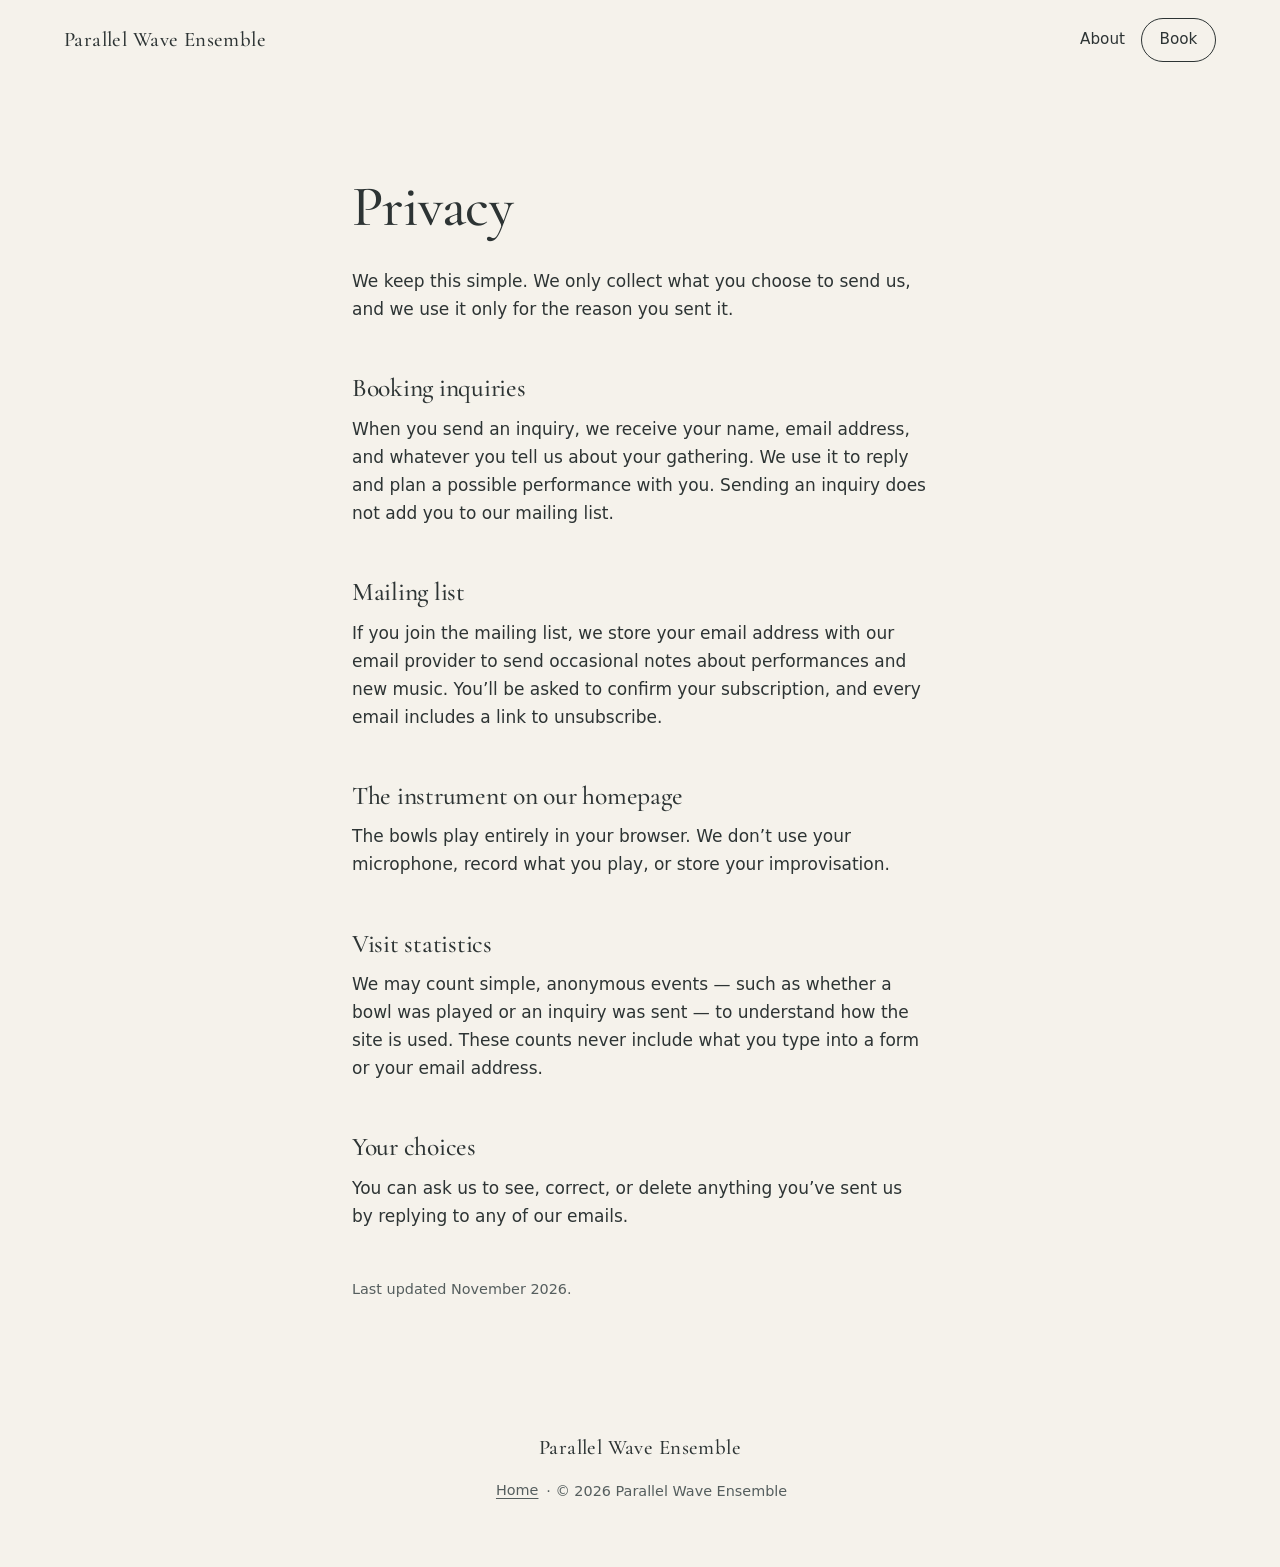
==== privacy.html @ 367c5bf0 "Initial site for Parallel Wave Ensemble Single-page static site with five playable synthesized bowls" ====
<!doctype html>
<html lang="en">
<head>
  <meta charset="utf-8">
  <meta name="viewport" content="width=device-width, initial-scale=1">
  <title>Privacy — Parallel Wave Ensemble</title>
  <meta name="description" content="How Parallel Wave Ensemble handles booking inquiries and mailing-list signups.">
  <meta name="theme-color" content="#F5F2EB">
  <link rel="icon" href="assets/img/favicon.svg" type="image/svg+xml">
  <link rel="stylesheet" href="assets/css/styles.css">
</head>
<body>
  <a class="skip-link" href="#main">Skip to content</a>

  <header class="site-header">
    <a class="wordmark" href="./">Parallel Wave Ensemble</a>
    <nav aria-label="Main">
      <ul class="nav">
        <li><a href="./#about">About</a></li>
        <li><a class="nav__book" href="./#book">Book</a></li>
      </ul>
    </nav>
  </header>

  <!--
    DRAFT: Before launch, name the actual services used (form handler, email
    provider, hosting, analytics) and confirm retention with the band.
  -->
  <main id="main" class="prose">
    <h1>Privacy</h1>
    <p>We keep this simple. We only collect what you choose to send us, and we use it only for the reason you sent it.</p>

    <h2>Booking inquiries</h2>
    <p>When you send an inquiry, we receive your name, email address, and whatever you tell us about your gathering. We use it to reply and plan a possible performance with you. Sending an inquiry does not add you to our mailing list.</p>

    <h2>Mailing list</h2>
    <p>If you join the mailing list, we store your email address with our email provider to send occasional notes about performances and new music. You’ll be asked to confirm your subscription, and every email includes a link to unsubscribe.</p>

    <h2>The instrument on our homepage</h2>
    <p>The bowls play entirely in your browser. We don’t use your microphone, record what you play, or store your improvisation.</p>

    <h2>Visit statistics</h2>
    <p>We may count simple, anonymous events — such as whether a bowl was played or an inquiry was sent — to understand how the site is used. These counts never include what you type into a form or your email address.</p>

    <h2>Your choices</h2>
    <p>You can ask us to see, correct, or delete anything you’ve sent us by replying to any of our emails.</p>

    <p class="fine">Last updated November 2026.</p>
  </main>

  <footer class="site-footer">
    <p class="wordmark wordmark--footer">Parallel Wave Ensemble</p>
    <p class="footer__meta"><a href="./">Home</a> · © 2026 Parallel Wave Ensemble</p>
  </footer>
</body>
</html>
---- assets/css/styles.css ----
/* Parallel Wave Ensemble */

@font-face {
  font-family: "Cormorant Garamond";
  src: url("../fonts/cormorant-garamond-latin-400-normal.woff2") format("woff2");
  font-weight: 400; font-style: normal; font-display: swap;
}
@font-face {
  font-family: "Cormorant Garamond";
  src: url("../fonts/cormorant-garamond-latin-500-normal.woff2") format("woff2");
  font-weight: 500; font-style: normal; font-display: swap;
}
@font-face {
  font-family: "Cormorant Garamond";
  src: url("../fonts/cormorant-garamond-latin-400-italic.woff2") format("woff2");
  font-weight: 400; font-style: italic; font-display: swap;
}

:root {
  --ivory: #F5F2EB;
  --charcoal: #2D3434;
  --muted: #555E5E;          /* 5.9:1 on ivory */
  --stone: #E9E4D9;
  --mist: #DFE6E8;
  --line: #CFC8BA;
  --error: #8A2E2A;          /* 7.4:1 on ivory */
  --focus: #3F5D6B;

  --light-silver: 206 212 218;
  --light-lavender: 196 184 222;
  --light-amber: 232 196 140;

  --serif: "Cormorant Garamond", "Cormorant", Garamond, "Iowan Old Style", Georgia, serif;
  --sans: system-ui, -apple-system, "Segoe UI", Roboto, "Helvetica Neue", Arial, sans-serif;

  --gutter: clamp(16px, 5vw, 64px);
  --measure: 36rem;
  --radius: 999px;
}

*, *::before, *::after { box-sizing: border-box; }

html { -webkit-text-size-adjust: 100%; }
@media (prefers-reduced-motion: no-preference) {
  html { scroll-behavior: smooth; }
}

body {
  margin: 0;
  background: var(--ivory);
  color: var(--charcoal);
  font-family: var(--sans);
  font-size: 1.0625rem;
  line-height: 1.65;
  text-rendering: optimizeLegibility;
}

h1, h2 {
  font-family: var(--serif);
  font-weight: 500;
  line-height: 1.08;
  letter-spacing: -0.01em;
  margin: 0 0 .5em;
  text-wrap: balance;
}
h2 { font-size: clamp(2rem, 1.4rem + 2.6vw, 3.1rem); }
p { margin: 0 0 1em; }
a { color: inherit; text-underline-offset: .2em; text-decoration-thickness: 1px; }

:focus-visible {
  outline: 2px solid var(--focus);
  outline-offset: 3px;
  border-radius: 4px;
}

.skip-link {
  position: absolute; left: 16px; top: -100px;
  background: var(--charcoal); color: var(--ivory);
  padding: .6rem 1rem; border-radius: 6px; z-index: 10;
}
.skip-link:focus { top: 12px; }

[hidden] { display: none !important; }

/* Header ----------------------------------------------------------------- */

.site-header {
  display: flex; align-items: center; justify-content: space-between; gap: 1rem;
  padding: 18px var(--gutter);
}
.wordmark {
  font-family: var(--serif);
  font-size: 1.3rem;
  font-weight: 500;
  letter-spacing: .02em;
  text-decoration: none;
  line-height: 1.15;
}
.nav { display: flex; align-items: center; gap: .25rem; list-style: none; margin: 0; padding: 0; }
.nav a {
  display: inline-flex; align-items: center; min-height: 44px; padding: 0 .75rem;
  text-decoration: none; font-size: .95rem; border-radius: var(--radius);
}
.nav a:hover { text-decoration: underline; }
.nav .nav__book { border: 1px solid var(--charcoal); padding: 0 1.1rem; }
.nav .nav__book:hover { background: var(--charcoal); color: var(--ivory); text-decoration: none; }

@media (max-width: 380px) {
  .wordmark { font-size: 1.1rem; max-width: 9em; }
  .nav a { padding: 0 .55rem; }
  .nav .nav__book { padding: 0 .85rem; }
}

/* Buttons and links ------------------------------------------------------ */

.button {
  display: inline-flex; align-items: center; justify-content: center;
  min-height: 48px; padding: .7rem 1.6rem;
  border: 1px solid var(--charcoal); border-radius: var(--radius);
  background: var(--charcoal); color: var(--ivory);
  font: 500 1rem/1.2 var(--sans); letter-spacing: .01em;
  text-decoration: none; cursor: pointer;
  transition: background-color .3s ease, color .3s ease;
}
.button:hover { background: #1F2525; }
.button[disabled], .button[aria-disabled="true"] { opacity: .65; cursor: progress; }
.button--quiet { background: transparent; color: var(--charcoal); }
.button--quiet:hover { background: var(--charcoal); color: var(--ivory); }

.text-link { display: inline-flex; align-items: center; min-height: 44px; font-size: 1rem; }

.text-button {
  appearance: none; background: none; border: 0; color: inherit; cursor: pointer;
  font: inherit; font-size: .9rem; text-decoration: underline; text-underline-offset: .2em;
  min-height: 44px; padding: 0 .5rem;
}

/* Hero ------------------------------------------------------------------- */

.hero {
  padding: clamp(8px, 3vh, 48px) var(--gutter) clamp(40px, 8vh, 96px);
  text-align: center;
  overflow-x: clip;
}
.hero__intro { max-width: 44rem; margin: 0 auto; }
.eyebrow {
  font-size: .8rem; letter-spacing: .18em; text-transform: uppercase;
  color: var(--muted); margin-bottom: .9rem;
}
.hero__title { font-size: clamp(2.45rem, 1.5rem + 4.6vw, 5rem); margin-bottom: .35em; }
.hero__lede {
  font-size: clamp(1.05rem, .95rem + .5vw, 1.3rem);
  color: var(--muted); max-width: 30rem; margin: 0 auto 1.4rem;
}
.hero__actions { display: flex; flex-wrap: wrap; align-items: center; justify-content: center; gap: .4rem 1.4rem; }

/* Instrument ------------------------------------------------------------- */

.instrument { margin: clamp(24px, 5vh, 56px) auto 0; max-width: 56rem; }
.no-js .instrument { display: none; }

.instrument__instruction {
  font-family: var(--serif); font-style: italic;
  font-size: 1.25rem; margin: 0 0 .25rem; color: var(--charcoal);
}

.instrument__stage { position: relative; }

.instrument__ripples {
  position: absolute; inset: -12% -8%;
  pointer-events: none;
  -webkit-mask-image: radial-gradient(ellipse 50% 50% at 50% 50%, #000 55%, transparent 100%);
          mask-image: radial-gradient(ellipse 50% 50% at 50% 50%, #000 55%, transparent 100%);
}
.ripple {
  position: absolute; left: 0; top: 0;
  border-radius: 50%;
  border: 1.5px solid rgb(var(--tint) / .9);
  box-shadow: 0 0 18px rgb(var(--tint) / .35), inset 0 0 14px rgb(var(--tint) / .3);
  opacity: 0;
  will-change: transform, opacity;
}

.bowls {
  position: relative;
  display: grid;
  grid-template-columns: repeat(6, 1fr);
  row-gap: 4px;
  max-width: 22rem; margin: 0 auto;
  padding: 12px 0 4px;
}
.bowl:nth-child(1) { grid-column: 1 / 3; }
.bowl:nth-child(2) { grid-column: 3 / 5; transform: translateY(10px); }
.bowl:nth-child(3) { grid-column: 5 / 7; }
.bowl:nth-child(4) { grid-column: 2 / 4; }
.bowl:nth-child(5) { grid-column: 4 / 6; transform: translateY(-6px); }

@media (min-width: 720px) {
  .bowls {
    display: flex; justify-content: center; align-items: flex-start;
    gap: clamp(8px, 2vw, 28px);
    max-width: none; padding: 24px 0 48px;
  }
  /* A loose arc: outer bowls higher, a little irregular. */
  .bowl:nth-child(1) { transform: translateY(-6px); }
  .bowl:nth-child(2) { transform: translateY(22px); }
  .bowl:nth-child(3) { transform: translateY(38px); }
  .bowl:nth-child(4) { transform: translateY(20px); }
  .bowl:nth-child(5) { transform: translateY(-12px); }
}

.bowl {
  --w: calc(var(--size) * clamp(84px, 26vw, 104px));
  position: relative;
  display: grid; place-items: center;
  justify-self: center;
  width: calc(var(--w) + 20px);
  min-width: 64px;
  height: calc(var(--w) * .62 + 32px);
  min-height: 56px;
  padding: 0; margin: 0;
  border: 0; background: none; cursor: pointer;
  border-radius: 50%;
  -webkit-tap-highlight-color: transparent;
  touch-action: manipulation;
  user-select: none; -webkit-user-select: none;
}
@media (min-width: 720px) {
  .bowl { --w: calc(var(--size) * clamp(110px, 13vw, 150px)); }
}

.bowl__body {
  position: relative;
  width: var(--w); aspect-ratio: 1.65;
  border-radius: 50%;
  background:
    radial-gradient(ellipse 70% 55% at 50% 30%, rgb(255 255 255 / .9), transparent 70%),
    radial-gradient(ellipse 100% 100% at 50% 40%, rgb(var(--tint) / .55), rgb(var(--tint) / .85) 75%, rgb(var(--tint)) 100%);
  box-shadow:
    inset 0 -8px 16px -6px rgb(45 52 52 / .22),
    inset 0 2px 4px rgb(255 255 255 / .7),
    0 14px 22px -16px rgb(45 52 52 / .55);
  transition: transform .4s ease;
}
/* The bowl's opening: a soft inner ellipse near the rim. */
.bowl__body::before {
  content: ""; position: absolute;
  left: 9%; right: 9%; top: 9%; height: 46%;
  border-radius: 50%;
  background: radial-gradient(ellipse at 50% 70%, rgb(var(--tint) / .55), rgb(255 255 255 / .55) 80%);
  box-shadow: inset 0 3px 6px rgb(45 52 52 / .14);
}
.bowl__glow {
  position: absolute; left: 50%; top: 50%;
  width: calc(var(--w) * 1.5); aspect-ratio: 1.65;
  translate: -50% -50%;
  border-radius: 50%;
  background: radial-gradient(ellipse closest-side, rgb(var(--tint) / .9), rgb(var(--tint) / 0));
  opacity: 0;
  pointer-events: none;
}
.bowl:hover .bowl__body { transform: translateY(-1px); }
.bowl:active .bowl__body { transform: translateY(1px) scale(.99); }
.bowl:focus-visible { outline-offset: 0; }

.instrument__footer {
  min-height: 3rem;
  display: flex; flex-wrap: wrap; align-items: center; justify-content: center; gap: 0 1.2rem;
  font-size: .9rem; color: var(--muted);
}
.instrument__status:empty { display: none; }
.instrument__status, .instrument__muted { margin: 0; }
.instrument__muted { color: var(--charcoal); font-weight: 500; }

.sound-controls { display: flex; align-items: center; gap: .6rem 1rem; color: var(--charcoal); }
.volume { display: inline-flex; align-items: center; gap: .6rem; min-height: 44px; }

input[type="range"] {
  accent-color: var(--charcoal);
  width: 9rem; min-height: 44px; margin: 0;
  background: transparent; cursor: pointer;
}

/* Sections --------------------------------------------------------------- */

.section { padding: clamp(64px, 12vw, 140px) var(--gutter); }

.about {
  background: var(--stone);
  display: grid; gap: 3rem; align-items: center; justify-content: center;
}
.about__text { max-width: var(--measure); }
.about__text p { font-size: 1.12rem; }
.about__photo { margin: 0; }
.about__photo img { display: block; width: 100%; height: auto; border-radius: 4px; }
.about__photo figcaption { font-size: .8rem; color: var(--muted); margin-top: .5rem; }
@media (min-width: 900px) {
  .about:has(.about__photo) { grid-template-columns: minmax(0, 32rem) minmax(0, 28rem); gap: 5rem; }
}

/* Excerpt player */
.excerpt { max-width: calc(var(--measure) + 2 * var(--gutter)); margin: 0 auto; }
.excerpt__note { color: var(--muted); }
.player {
  display: flex; gap: 1.2rem; align-items: center;
  padding: 1.2rem 1.4rem; margin-top: 1.5rem;
  background: var(--mist); border-radius: 18px;
}
.player__toggle {
  flex: none; display: grid; place-items: center;
  width: 56px; height: 56px; border-radius: 50%;
  border: 0; background: var(--charcoal); color: var(--ivory); cursor: pointer;
}
.player__toggle svg { width: 24px; height: 24px; fill: currentColor; }
.player__toggle .icon-pause, .player__toggle[data-playing] .icon-play { display: none; }
.player__toggle[data-playing] .icon-pause { display: block; }
.player__body { flex: 1; min-width: 0; }
.player__title { font-weight: 500; margin: 0; }
.player__timeline { display: flex; align-items: center; gap: .8rem; }
.player__timeline input { flex: 1; width: auto; min-width: 0; }
.player__time { font-size: .85rem; font-variant-numeric: tabular-nums; color: var(--muted); white-space: nowrap; }
.player__credit { font-size: .85rem; color: var(--muted); margin: 0; }
.player__credit:empty { display: none; }
.player__error { margin-top: .8rem; color: var(--error); }

/* Booking */
.booking {
  display: grid; gap: 2.5rem; justify-content: center;
  grid-template-columns: minmax(0, 40rem);
}
.booking__intro p { font-size: 1.12rem; }
.fine { font-size: .9rem; color: var(--muted); }
.booking__intro .fine { font-size: .9rem; }
@media (min-width: 960px) {
  .booking { grid-template-columns: minmax(0, 24rem) minmax(0, 34rem); gap: 6rem; align-items: start; }
}

/* Forms */
.form { display: grid; gap: 1.25rem; }
.field { display: grid; gap: .35rem; min-width: 0; }
.field-row { display: grid; gap: 1.25rem; }
@media (min-width: 560px) { .field-row { grid-template-columns: 1fr 1fr; } }
label { font-size: .95rem; font-weight: 500; }
.req { font-weight: 400; color: var(--muted); font-size: .85rem; }

input[type="text"], input[type="email"], textarea {
  width: 100%;
  font: inherit; color: inherit;
  padding: .75rem .9rem; min-height: 48px;
  background: #FBFAF6;
  border: 1px solid #8F8A80;   /* 3.2:1 against ivory */
  border-radius: 8px;
}
textarea { resize: vertical; min-height: 8rem; }
input::placeholder, textarea::placeholder { color: #6E7575; }
input:focus-visible, textarea:focus-visible { outline-offset: 1px; border-color: var(--focus); }
[aria-invalid="true"] { border-color: var(--error) !important; }
.field__error { color: var(--error); font-size: .9rem; margin: 0; }
.field__error:empty { display: none; }

.hp { position: absolute; left: -9999px; width: 1px; height: 1px; overflow: hidden; }

.form__status:empty { display: none; }
.form__status {
  padding: 1rem 1.2rem; border-radius: 10px;
  background: var(--mist); font-size: .98rem;
}
.form__status p:last-child { margin: 0; }
.form__status[data-tone="error"] { background: #F3E3DF; }
.form__status[data-tone="success"] { background: var(--mist); }
.form__status strong { font-weight: 600; }

/* Newsletter */
.newsletter { background: var(--mist); }
.newsletter__inner { max-width: 34rem; margin: 0 auto; text-align: center; }
.newsletter h2 { font-size: clamp(1.8rem, 1.3rem + 2vw, 2.5rem); }
.newsletter .form { text-align: left; margin-top: 1.5rem; }
.inline-input { display: flex; gap: .6rem; flex-wrap: wrap; }
.inline-input input { flex: 1 1 14rem; }
.inline-input .button { flex: 0 0 auto; }
@media (max-width: 420px) { .inline-input .button { flex: 1 1 100%; } }

/* Footer */
.site-footer {
  padding: 56px var(--gutter) 40px;
  text-align: center; font-size: .9rem; color: var(--muted);
}
.wordmark--footer { color: var(--charcoal); margin-bottom: .6rem; }
.footer__social { list-style: none; padding: 0; margin: 0 0 1rem; display: flex; flex-wrap: wrap; justify-content: center; gap: .2rem 1rem; }
.footer__social a, .footer__contact a, .footer__meta a { display: inline-block; padding: .6rem .2rem; }

/* Privacy page */
.prose { max-width: var(--measure); margin: 0 auto; padding: clamp(32px, 8vw, 96px) var(--gutter) 64px; box-sizing: content-box; }
.prose h1 { font-size: clamp(2.4rem, 1.8rem + 3vw, 3.6rem); }
.prose h2 { font-size: 1.6rem; margin-top: 2em; }
.prose .fine { margin-top: 3rem; }

@media (prefers-reduced-motion: reduce) {
  *, *::before, *::after { transition-duration: .01ms !important; }
}
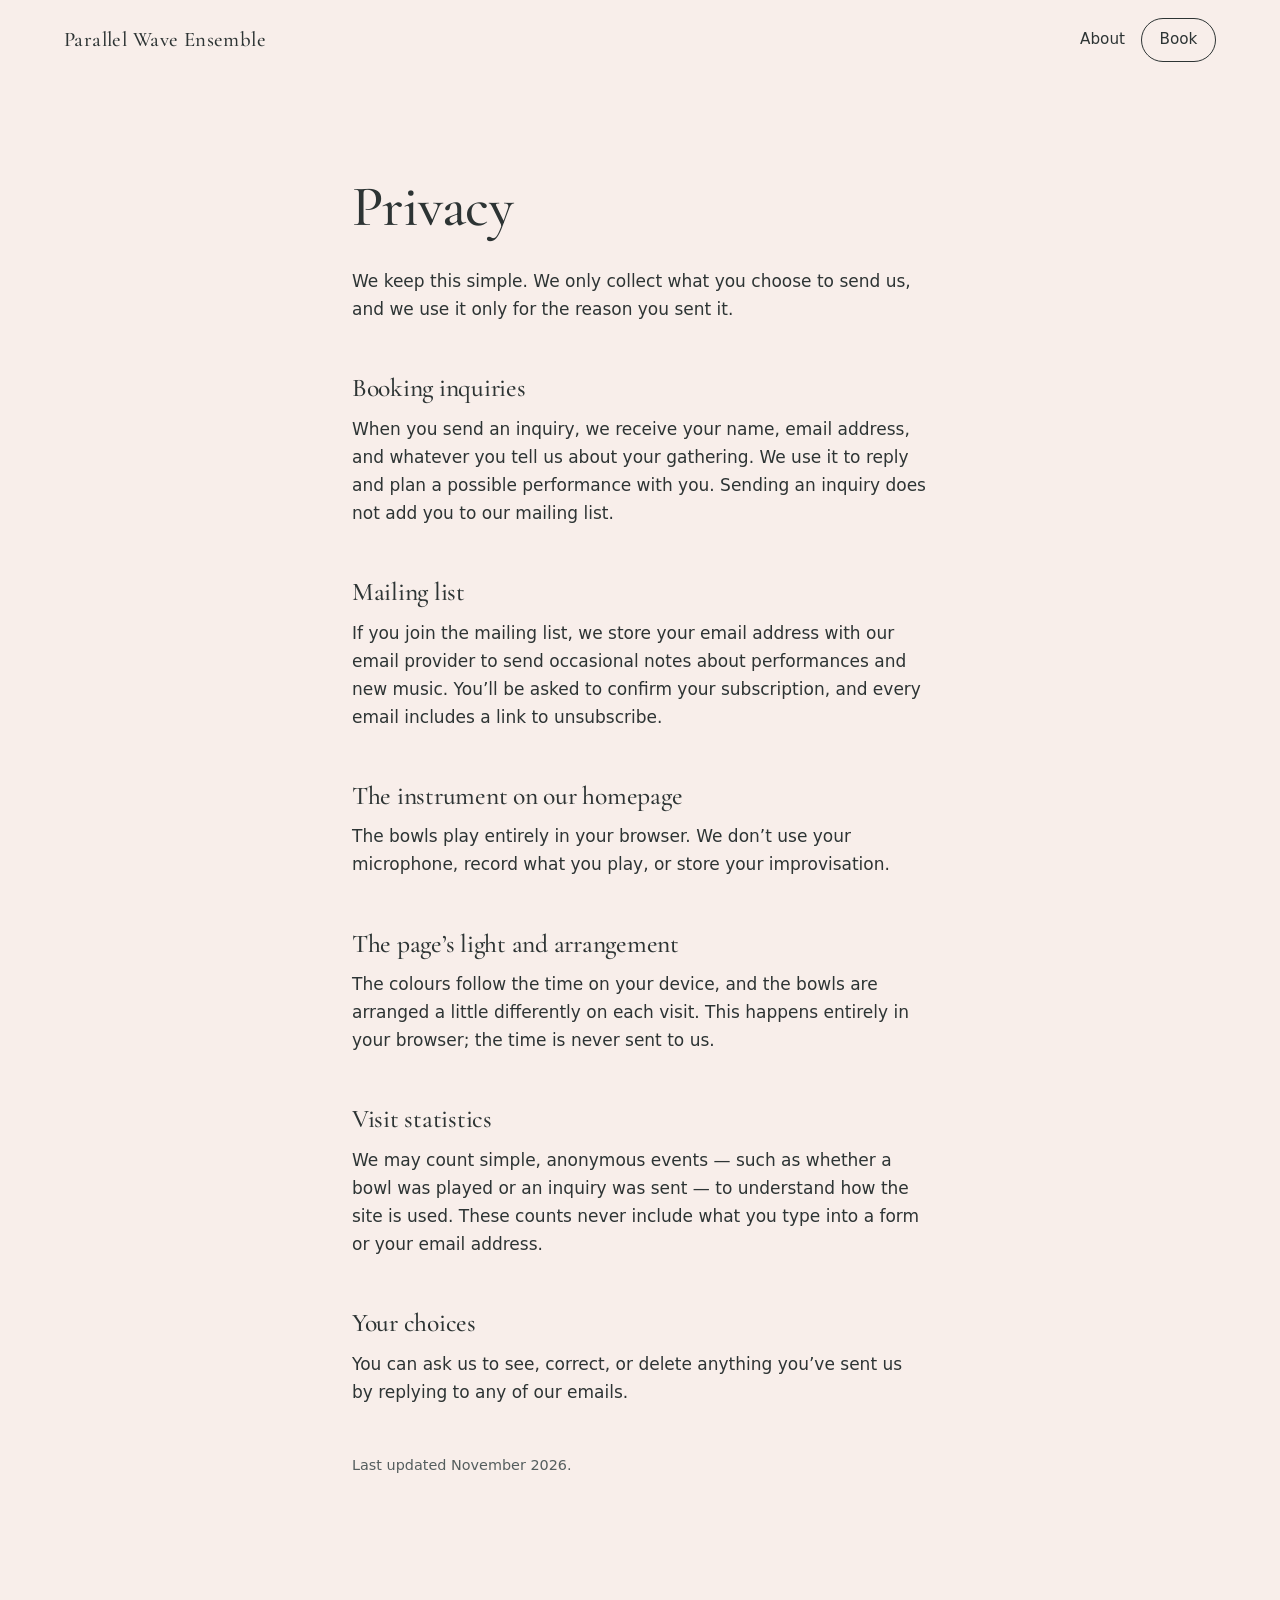
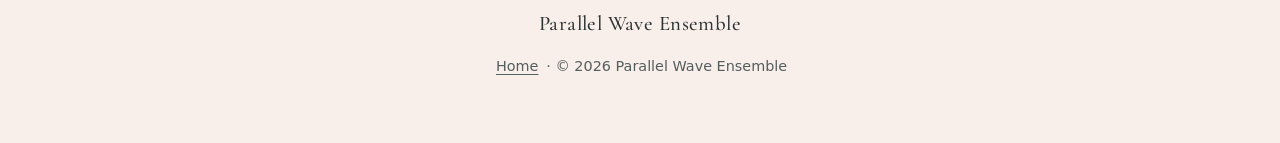
==== commit 4380fe25: "Compose the page for each visit - Light follows the visitor's time of day (morning, afternoon, eveni" ====
--- a/privacy.html
+++ b/privacy.html
@@ -6,6 +6,7 @@
   <title>Privacy — Parallel Wave Ensemble</title>
   <meta name="description" content="How Parallel Wave Ensemble handles booking inquiries and mailing-list signups.">
   <meta name="theme-color" content="#F5F2EB">
+  <script src="assets/js/compose.js"></script>
   <link rel="icon" href="assets/img/favicon.svg" type="image/svg+xml">
   <link rel="stylesheet" href="assets/css/styles.css">
 </head>
@@ -39,6 +40,9 @@
     <h2>The instrument on our homepage</h2>
     <p>The bowls play entirely in your browser. We don’t use your microphone, record what you play, or store your improvisation.</p>
 
+    <h2>The page’s light and arrangement</h2>
+    <p>The colours follow the time on your device, and the bowls are arranged a little differently on each visit. This happens entirely in your browser; the time is never sent to us.</p>
+
     <h2>Visit statistics</h2>
     <p>We may count simple, anonymous events — such as whether a bowl was played or an inquiry was sent — to understand how the site is used. These counts never include what you type into a form or your email address.</p>
 
--- a/assets/css/styles.css
+++ b/assets/css/styles.css
@@ -26,9 +26,12 @@
   --error: #8A2E2A;          /* 7.4:1 on ivory */
   --focus: #3F5D6B;
 
-  --light-silver: 206 212 218;
-  --light-lavender: 196 184 222;
-  --light-amber: 232 196 140;
+  /* The five bowl lights for the current time of day (RGB triplets). */
+  --tone-1: 232 196 140;   /* amber */
+  --tone-2: 196 184 222;   /* lavender */
+  --tone-3: 206 212 218;   /* silver */
+  --tone-4: 188 206 214;   /* mist blue */
+  --tone-5: 230 212 166;   /* pale gold */
 
   --serif: "Cormorant Garamond", "Cormorant", Garamond, "Iowan Old Style", Georgia, serif;
   --sans: system-ui, -apple-system, "Segoe UI", Roboto, "Helvetica Neue", Arial, sans-serif;
@@ -36,6 +39,36 @@
   --gutter: clamp(16px, 5vw, 64px);
   --measure: 36rem;
   --radius: 999px;
+}
+
+/* Light by time of day — set on <html data-tone> by assets/js/compose.js.
+   "day" is the default above. Text stays charcoal; every surface stays light. */
+:root[data-tone="dawn"] {
+  --ivory: #F8EEEA; --stone: #F1E0D9; --mist: #E3E6F0;
+  --photo-wash: 255 168 160; --photo-wash-amount: .26;
+  --tone-1: 238 196 186;  /* rose */
+  --tone-2: 242 208 170;  /* peach */
+  --tone-3: 212 218 230;  /* morning silver */
+  --tone-4: 206 196 230;  /* lilac */
+  --tone-5: 238 216 160;  /* first-light gold */
+}
+:root[data-tone="dusk"] {
+  --ivory: #F6EADD; --stone: #EED9C6; --mist: #E9DDEA;
+  --photo-wash: 255 150 60; --photo-wash-amount: .26;
+  --tone-1: 228 174 114;  /* deep amber */
+  --tone-2: 184 168 218;  /* lavender */
+  --tone-3: 226 172 168;  /* rose */
+  --tone-4: 200 172 212;  /* heather */
+  --tone-5: 234 192 124;  /* low-sun gold */
+}
+:root[data-tone="night"] {
+  --ivory: #ECEBF2; --stone: #DFDCEA; --mist: #D9E0EC;
+  --photo-wash: 80 96 196; --photo-wash-amount: .3;
+  --tone-1: 214 220 234;  /* moon silver */
+  --tone-2: 188 178 226;  /* lavender */
+  --tone-3: 172 182 222;  /* blue hour */
+  --tone-4: 228 202 152;  /* candle amber */
+  --tone-5: 182 204 226;  /* night blue */
 }
 
 *, *::before, *::after { box-sizing: border-box; }
@@ -138,16 +171,46 @@
 /* Hero ------------------------------------------------------------------- */
 
 .hero {
-  padding: clamp(8px, 3vh, 48px) var(--gutter) clamp(40px, 8vh, 96px);
   text-align: center;
   overflow-x: clip;
+}
+.hero__photo { margin: 0; }
+.hero__photo img {
+  display: block; width: 100%; height: auto;
+  aspect-ratio: 2 / 1; object-fit: cover; object-position: 50% 28%;
+  background: var(--stone);
+}
+.hero__content { padding: clamp(20px, 4vh, 48px) var(--gutter) clamp(40px, 8vh, 96px); }
+@media (min-width: 640px) {
+  /* Wide band: short enough that the headline and booking stay in view. */
+  .hero__photo img { aspect-ratio: auto; height: clamp(220px, 40vh, 420px); }
+}
+
+/* Side by side only when the photo column is wide enough to hold all three players. */
+@media (min-width: 1200px) {
+  .hero {
+    /* A wide photo column keeps the crop close to the photo's own shape,
+       so cello, percussion and violin all stay in frame. */
+    display: grid; grid-template-columns: minmax(0, 1.2fr) minmax(0, 1fr);
+    min-height: min(calc(100svh - 80px), 760px);
+  }
+  .hero__photo { position: relative; }
+  .hero__photo img {
+    position: absolute; inset: 0; height: 100%;
+    object-position: 22% 40%;
+  }
+  .hero__content {
+    display: flex; flex-direction: column; justify-content: center;
+    padding: clamp(32px, 5vh, 64px) clamp(32px, 4vw, 72px);
+  }
 }
 .hero__intro { max-width: 44rem; margin: 0 auto; }
 .eyebrow {
   font-size: .8rem; letter-spacing: .18em; text-transform: uppercase;
   color: var(--muted); margin-bottom: .9rem;
 }
-.hero__title { font-size: clamp(2.45rem, 1.5rem + 4.6vw, 5rem); margin-bottom: .35em; }
+.hero__title { font-size: clamp(2.3rem, 1.5rem + 4.2vw, 4.6rem); margin-bottom: .35em; }
+@media (min-width: 960px) { .hero__title { font-size: clamp(2.8rem, 1rem + 3.4vw, 4.6rem); } }
 .hero__lede {
   font-size: clamp(1.05rem, .95rem + .5vw, 1.3rem);
   color: var(--muted); max-width: 30rem; margin: 0 auto 1.4rem;
@@ -156,7 +219,11 @@
 
 /* Instrument ------------------------------------------------------------- */
 
-.instrument { margin: clamp(24px, 5vh, 56px) auto 0; max-width: 56rem; }
+.instrument {
+  margin: clamp(20px, 4vh, 48px) auto 0; max-width: 56rem;
+  width: 100%; /* size containment needs an explicit width inside flex/grid */
+  container: instrument / inline-size;
+}
 .no-js .instrument { display: none; }
 
 .instrument__instruction {
@@ -165,6 +232,25 @@
 }
 
 .instrument__stage { position: relative; }
+
+/* Graphic score: faint staff behind the bowls, ink traces left by each strike. */
+.instrument__staff {
+  position: absolute; left: -4%; top: 4%;
+  width: 108%; height: 92%;
+  pointer-events: none; user-select: none;
+  -webkit-mask-image: linear-gradient(90deg, transparent, #000 12%, #000 88%, transparent);
+          mask-image: linear-gradient(90deg, transparent, #000 12%, #000 88%, transparent);
+}
+.instrument__traces {
+  position: absolute; inset: 0; width: 100%; height: 100%;
+  overflow: visible; pointer-events: none;
+  -webkit-mask-image: linear-gradient(90deg, #000 70%, transparent 98%);
+          mask-image: linear-gradient(90deg, #000 70%, transparent 98%);
+}
+.trace {
+  fill: none; stroke: var(--charcoal); stroke-width: 1.3;
+  stroke-linecap: round; stroke-linejoin: round;
+}
 
 .instrument__ripples {
   position: absolute; inset: -12% -8%;
@@ -189,24 +275,48 @@
   max-width: 22rem; margin: 0 auto;
   padding: 12px 0 4px;
 }
-.bowl:nth-child(1) { grid-column: 1 / 3; }
-.bowl:nth-child(2) { grid-column: 3 / 5; transform: translateY(10px); }
-.bowl:nth-child(3) { grid-column: 5 / 7; }
-.bowl:nth-child(4) { grid-column: 2 / 4; }
-.bowl:nth-child(5) { grid-column: 4 / 6; transform: translateY(-6px); }
-
-@media (min-width: 720px) {
+/* Like notes on a staff, higher bowls sit higher: low three below, high two above.
+   Tint, size and position come from compose.js (a fresh arrangement each visit);
+   the fallbacks here are used without JavaScript. */
+.bowl:nth-child(1) {
+  grid-column: 1 / 3; grid-row: 2;
+  --tint: var(--bowl-tint-0, var(--tone-1)); --size: var(--bowl-size-0, 1);
+  --dx: var(--bowl-dx-narrow-0, 0px); --dy: var(--bowl-dy-narrow-0, 8px);
+  --dx-wide: var(--bowl-dx-wide-0, 0px); --dy-wide: var(--bowl-dy-wide-0, 40px);
+}
+.bowl:nth-child(2) {
+  grid-column: 3 / 5; grid-row: 2;
+  --tint: var(--bowl-tint-1, var(--tone-2)); --size: var(--bowl-size-1, .93);
+  --dx: var(--bowl-dx-narrow-1, 0px); --dy: var(--bowl-dy-narrow-1, 0px);
+  --dx-wide: var(--bowl-dx-wide-1, 0px); --dy-wide: var(--bowl-dy-wide-1, 26px);
+}
+.bowl:nth-child(3) {
+  grid-column: 5 / 7; grid-row: 2;
+  --tint: var(--bowl-tint-2, var(--tone-3)); --size: var(--bowl-size-2, .86);
+  --dx: var(--bowl-dx-narrow-2, 0px); --dy: var(--bowl-dy-narrow-2, -8px);
+  --dx-wide: var(--bowl-dx-wide-2, 0px); --dy-wide: var(--bowl-dy-wide-2, 16px);
+}
+.bowl:nth-child(4) {
+  grid-column: 2 / 4; grid-row: 1;
+  --tint: var(--bowl-tint-3, var(--tone-2)); --size: var(--bowl-size-3, .8);
+  --dx: var(--bowl-dx-narrow-3, 0px); --dy: var(--bowl-dy-narrow-3, 4px);
+  --dx-wide: var(--bowl-dx-wide-3, 0px); --dy-wide: var(--bowl-dy-wide-3, 2px);
+}
+.bowl:nth-child(5) {
+  grid-column: 4 / 6; grid-row: 1;
+  --tint: var(--bowl-tint-4, var(--tone-1)); --size: var(--bowl-size-4, .74);
+  --dx: var(--bowl-dx-narrow-4, 0px); --dy: var(--bowl-dy-narrow-4, -6px);
+  --dx-wide: var(--bowl-dx-wide-4, 0px); --dy-wide: var(--bowl-dy-wide-4, -20px);
+}
+
+@container instrument (min-width: 520px) {
   .bowls {
     display: flex; justify-content: center; align-items: flex-start;
-    gap: clamp(8px, 2vw, 28px);
+    gap: clamp(6px, 1.6cqi, 28px);
     max-width: none; padding: 24px 0 48px;
   }
-  /* A loose arc: outer bowls higher, a little irregular. */
-  .bowl:nth-child(1) { transform: translateY(-6px); }
-  .bowl:nth-child(2) { transform: translateY(22px); }
-  .bowl:nth-child(3) { transform: translateY(38px); }
-  .bowl:nth-child(4) { transform: translateY(20px); }
-  .bowl:nth-child(5) { transform: translateY(-12px); }
+  /* A loose rising arc: each bowl a little higher than the last, like a phrase. */
+  .bowls .bowl { transform: translate(var(--dx-wide), var(--dy-wide)); }
 }
 
 .bowl {
@@ -221,12 +331,13 @@
   padding: 0; margin: 0;
   border: 0; background: none; cursor: pointer;
   border-radius: 50%;
+  transform: translate(var(--dx), var(--dy));
   -webkit-tap-highlight-color: transparent;
   touch-action: manipulation;
   user-select: none; -webkit-user-select: none;
 }
-@media (min-width: 720px) {
-  .bowl { --w: calc(var(--size) * clamp(110px, 13vw, 150px)); }
+@container instrument (min-width: 520px) {
+  .bowl { --w: calc(var(--size) * clamp(84px, 17cqi, 150px)); }
 }
 
 .bowl__body {
@@ -292,10 +403,11 @@
 .about__text { max-width: var(--measure); }
 .about__text p { font-size: 1.12rem; }
 .about__photo { margin: 0; }
-.about__photo img { display: block; width: 100%; height: auto; border-radius: 4px; }
+.about__photo { max-width: 40rem; }
+.about__photo img { display: block; width: 100%; height: auto; }
 .about__photo figcaption { font-size: .8rem; color: var(--muted); margin-top: .5rem; }
 @media (min-width: 900px) {
-  .about:has(.about__photo) { grid-template-columns: minmax(0, 32rem) minmax(0, 28rem); gap: 5rem; }
+  .about:has(.about__photo) { grid-template-columns: minmax(0, 30rem) minmax(0, 40rem); gap: clamp(3rem, 6vw, 6rem); }
 }
 
 /* Excerpt player */
@@ -323,12 +435,44 @@
 .player__credit:empty { display: none; }
 .player__error { margin-top: .8rem; color: var(--error); }
 
+/* Score key in About */
+.score-key { list-style: none; margin: 2.4rem 0 0; padding: 0; display: grid; gap: .9rem; max-width: 26rem; }
+.score-key li { display: grid; grid-template-columns: minmax(0, 1fr) auto; align-items: center; gap: 1.2rem; }
+.score-key img { width: 100%; height: auto; }
+.score-key span { font-family: var(--serif); font-style: italic; font-size: 1.15rem; min-width: 5.5em; }
+
+/* Opening phrase above Booking */
+.score-phrase { grid-column: 1 / -1; width: 100%; max-width: 64rem; height: auto; justify-self: center; opacity: .9; }
+
+/* A faint wash of the time of day's light over the photos (none by day). */
+.hero__photo, .about__photo, .interlude, .newsletter__photo { position: relative; }
+.hero__photo::after, .about__photo::after, .interlude::after, .newsletter__photo::after {
+  content: ""; position: absolute; inset: 0; pointer-events: none;
+  background: rgb(var(--photo-wash, 0 0 0) / var(--photo-wash-amount, 0));
+  mix-blend-mode: soft-light;
+}
+
+/* Interlude: a quiet full-width image, no text over it */
+.interlude { margin: 0; }
+.interlude img {
+  display: block; width: 100%; height: clamp(260px, 62vh, 680px);
+  object-fit: cover; object-position: 50% 62%;
+  background: var(--mist);
+}
+
 /* Booking */
 .booking {
   display: grid; gap: 2.5rem; justify-content: center;
   grid-template-columns: minmax(0, 40rem);
 }
 .booking__intro p { font-size: 1.12rem; }
+.booking__leaf { display: none; }
+@media (min-width: 960px) {
+  .booking__leaf {
+    display: block; width: 100%; height: auto; margin-top: 3rem;
+    aspect-ratio: 4 / 5; object-fit: cover;
+  }
+}
 .fine { font-size: .9rem; color: var(--muted); }
 .booking__intro .fine { font-size: .9rem; }
 @media (min-width: 960px) {
@@ -371,8 +515,14 @@
 .form__status strong { font-weight: 600; }
 
 /* Newsletter */
-.newsletter { background: var(--mist); }
+.newsletter { background: var(--mist); display: grid; gap: 2.5rem; justify-content: center; align-items: center; }
 .newsletter__inner { max-width: 34rem; margin: 0 auto; text-align: center; }
+.newsletter__photo { margin: 0 auto; max-width: 40rem; }
+.newsletter__photo img { display: block; width: 100%; height: auto; }
+@media (min-width: 900px) {
+  .newsletter { grid-template-columns: minmax(0, 36rem) minmax(0, 30rem); gap: clamp(3rem, 6vw, 6rem); }
+  .newsletter__inner { text-align: left; margin: 0; }
+}
 .newsletter h2 { font-size: clamp(1.8rem, 1.3rem + 2vw, 2.5rem); }
 .newsletter .form { text-align: left; margin-top: 1.5rem; }
 .inline-input { display: flex; gap: .6rem; flex-wrap: wrap; }
@@ -386,6 +536,7 @@
   text-align: center; font-size: .9rem; color: var(--muted);
 }
 .wordmark--footer { color: var(--charcoal); margin-bottom: .6rem; }
+.footer__composed { font-family: var(--serif); font-style: italic; font-size: 1.05rem; color: var(--muted); max-width: 30rem; margin: 0 auto 1rem; }
 .footer__social { list-style: none; padding: 0; margin: 0 0 1rem; display: flex; flex-wrap: wrap; justify-content: center; gap: .2rem 1rem; }
 .footer__social a, .footer__contact a, .footer__meta a { display: inline-block; padding: .6rem .2rem; }
 
